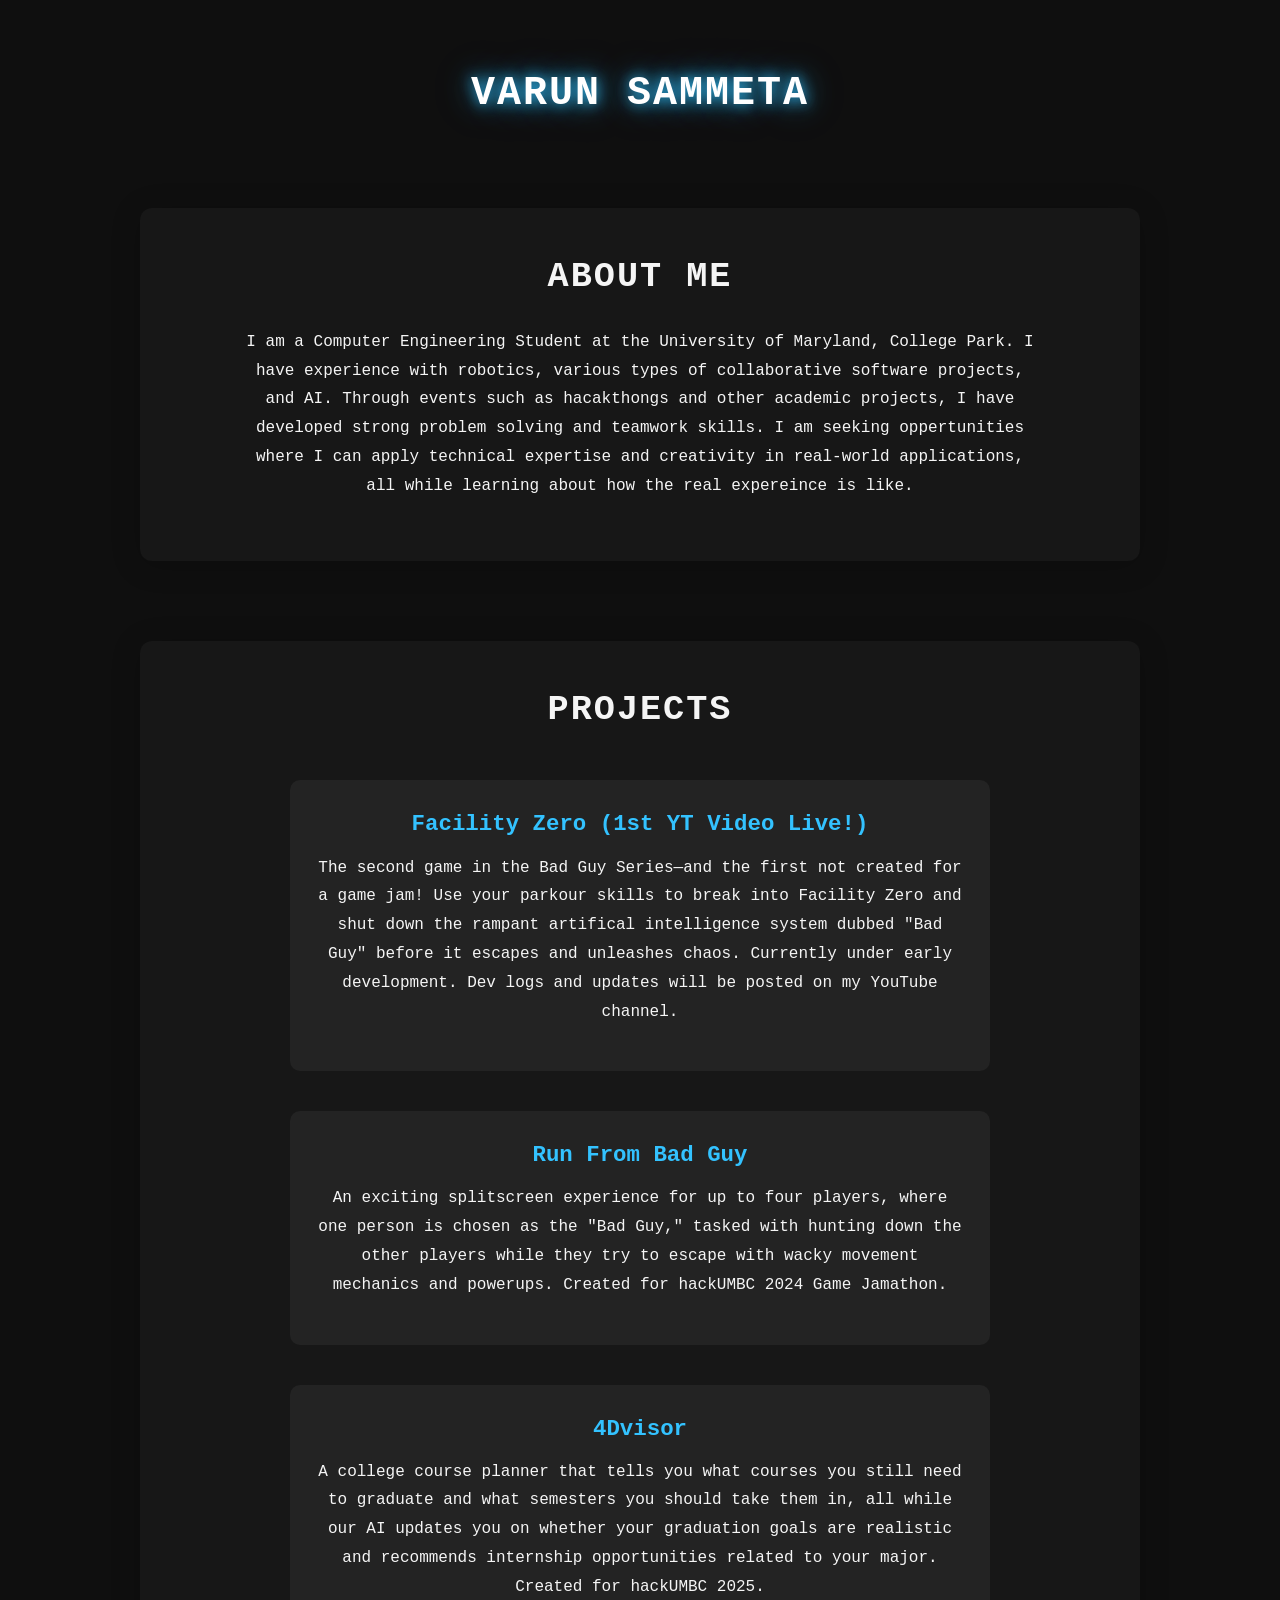
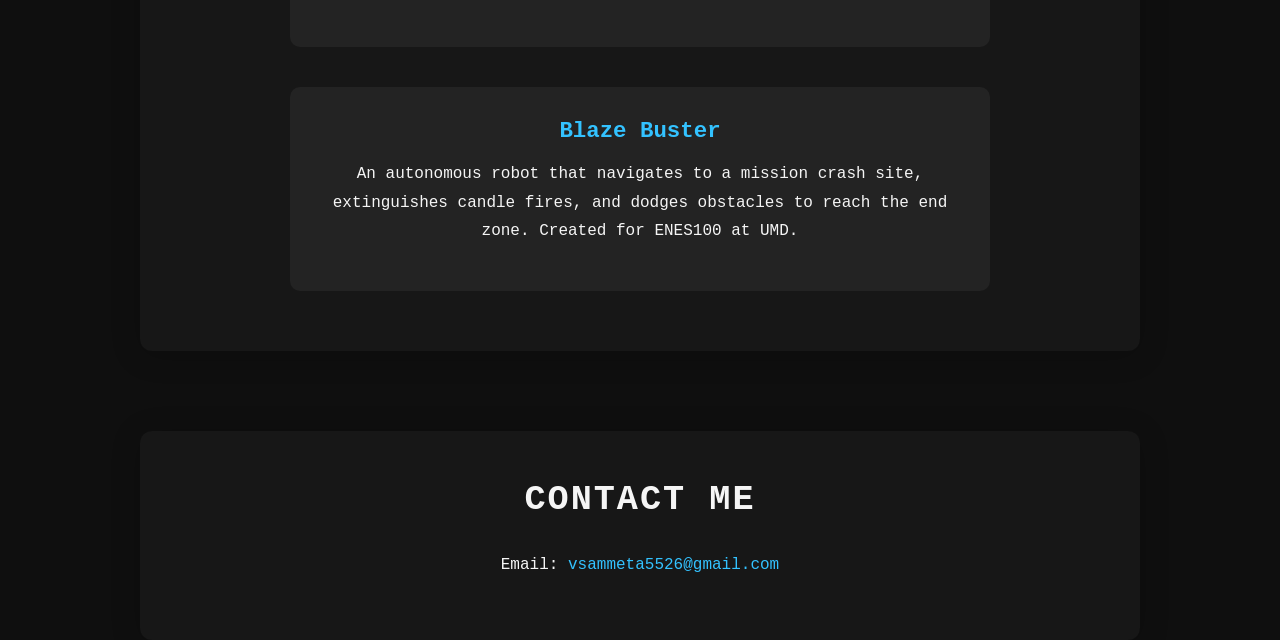
==== about.html @ c61dc977 "initial commit" ====
<!DOCTYPE html>
<html lang="en">

<head>
    <meta charset="UTF-8">
    <meta name="viewport" content="width=device-width, initial-scale=1.0">
    <link rel="stylesheet" href="./about.css">
    <title>Document</title>
</head>

<body>
    <header>
        <h1 class="name-header"> <a href="./index.html">Varun Sammeta</a></h1>
    </header>
    <div id="aboutme">
        <h1>About Me</h1>
        <p>I am a Computer Engineering Student at the University of Maryland, College Park. I have experience with
            robotics, various types of collaborative software projects, and AI. Through events such as hacakthongs and
            other academic projects, I have developed strong problem solving and teamwork skills. I am seeking
            oppertunities where I can apply technical expertise and creativity in real-world applications, all while
            learning about how the real expereince is like.</p>
    </div>
    <div id="projects">
        <h1>Projects</h1>
        <a href="https://www.youtube.com/@oolio1" target="_blank" class="project">
            <h2>Facility Zero (1st YT Video Live!)</h2>
            <p>The second game in the Bad Guy Series—and the first not created for a game jam! Use your parkour skills
                to break into Facility Zero and shut down the rampant artifical intelligence system dubbed "Bad Guy"
                before it escapes and unleashes chaos.
                Currently under early development. Dev logs and updates will be posted on my YouTube channel. </p>
        </a>
        <a href="https://devpost.com/software/run-from-bad-guy" target="_blank" class="project">
            <h2>Run From Bad Guy</h2>
            <p>An exciting splitscreen experience for up to four players, where one person is chosen as the "Bad Guy,"
                tasked with hunting down the other players while they try to escape with wacky movement mechanics and
                powerups. Created for hackUMBC 2024 Game Jamathon.</p>
        </a>

        <a href="https://devpost.com/software/4dvisor" target="_blank" class="project">
            <h2>4Dvisor</h2>
            <p>A college course planner that tells you what courses you still need to graduate and what semesters you
                should take them in, all while our AI updates you on whether your graduation goals are realistic and
                recommends internship opportunities related to your major. Created for hackUMBC 2025.</p>
        </a>

        <a href="#" target="_blank" class="project">
            <h2>Blaze Buster</h2>
            <p>An autonomous robot that navigates to a mission crash site, extinguishes candle fires, and dodges
                obstacles to reach the end zone. Created for ENES100 at UMD.</p>
        </a>


    </div>


    <div id="contact">
        <h1>Contact Me</h1>
        <p>Email: <a href="mailto:vsammeta5526@gmail.com">vsammeta5526@gmail.com</a> </p>
    </div>
    <script src="./about.js"></script>
</body>

</html>
---- about.css ----
/* Reset */
* {
  margin: 0;
  padding: 0;
  box-sizing: border-box;
}

html, body {
  height: 100%;
  font-family: 'JetBrains Mono', monospace;
  background-color: #0f0f0f;
  color: #f5f5f5;
  scroll-behavior: smooth;
}

/* Layout */
body {
  display: flex;
  flex-direction: column;
  align-items: center;
  padding: 60px 20px;
  line-height: 1.7;
}

h1 {
  font-size: 2.2rem;
  margin-bottom: 20px;
  text-transform: uppercase;
  letter-spacing: 2px;
  text-align: center;
}

h2 {
  font-size: 1.4rem;
  margin-bottom: 10px;
  color: #33c2ff;
}

p {
  font-size: 1rem;
  max-width: 800px;
  margin: 0 auto 20px auto;
  line-height: 1.8;
  text-align: center;
}

/* Sections */
#aboutme, #projects, #contact {
  width: 100%;
  max-width: 1000px;
  text-align: center;
  margin-bottom: 80px;
  padding: 40px 20px;
  border-radius: 12px;
  background: rgba(255, 255, 255, 0.03);
  box-shadow: 0 4px 30px rgba(0,0,0,0.2);
  transition: box-shadow 0.3s ease, background 0.3s ease, transform 0.3s ease;
}

#aboutme:has(:hover) {
  box-shadow: 0 0 14px rgba(168, 255, 0, 0.75), 0 0 30px rgba(168, 255, 0, 0.35), 0 4px 30px rgba(0, 0, 0, 0.2);
  transform: translateY(-2px);
}

#projects:has(:hover) {
  box-shadow: 0 0 14px rgba(255, 102, 153, 0.75), 0 0 30px rgba(255, 102, 153, 0.35), 0 4px 30px rgba(0, 0, 0, 0.2);
  transform: translateY(-2px);
}

#projects {
  display: flex;
  flex-direction: column;
  align-items: center;
}

#projects h1 {
  transition: color 0.25s ease, text-shadow 0.25s ease;
}

#projects h1:hover {
  color: #ff6699;
  text-shadow: 0 0 12px rgba(255, 102, 153, 0.95), 0 0 26px rgba(255, 102, 153, 0.5), 0 0 42px rgba(255, 102, 153, 0.25);
}

#projects:has(.project:hover) h1 {
  color: #ff6699;
  text-shadow: 0 0 12px rgba(255, 102, 153, 0.95), 0 0 26px rgba(255, 102, 153, 0.5), 0 0 42px rgba(255, 102, 153, 0.25);
}

.project {
  display: block;
  text-decoration: none;
  color: inherit;
  background: rgba(255, 255, 255, 0.05);
  margin: 20px 0;
  padding: 25px;
  border-radius: 10px;
  width: 90%;
  max-width: 700px;
  transition: transform 0.2s ease, background 0.3s ease, box-shadow 0.3s ease;
}

.project:hover {
  transform: translateY(-4px);
  background: rgba(255, 255, 255, 0.1);
  box-shadow: 0 8px 30px rgba(0, 0, 0, 0.3);
}

/* Project Titles */
.project h2 {
  font-size: 1.4rem;
  margin-bottom: 10px;
  color: #33c2ff;
  transition: color 0.3s ease;
  text-align: center;
}

/* Hover Accent */
.project:hover h2 {
  color: #ff6699;
  text-shadow: 0 0 12px rgba(255, 102, 153, 0.95), 0 0 24px rgba(255, 102, 153, 0.55), 0 0 40px rgba(255, 102, 153, 0.25);
}

.project p {
  text-align: center;
}


/* Links */
a {
  color: #33c2ff;
  text-decoration: none;
  transition: color 0.3s ease;
}

a:hover {
  color: #ff6699;
  text-shadow: 0 0 10px rgba(255, 102, 153, 0.9), 0 0 20px rgba(255, 102, 153, 0.45);
}

/* Responsive */
@media (max-width: 768px) {
  h1 {
    font-size: 1.8rem;
  }

  h2 {
    font-size: 1.2rem;
  }

  p {
    font-size: 0.95rem;
  }

  .project {
    width: 100%;
    padding: 20px;
  }
}

header {
  width: 100%;
  text-align: center;
  margin-bottom: 60px;
}

.name-header {
  font-family: 'JetBrains Mono', monospace;
  font-size: 2.5rem;
  font-weight: 600;
  letter-spacing: 2px;
  text-transform: uppercase;
  color: #ffffff;
  text-shadow: 0 2px 10px rgba(0, 0, 0, 0.4);
  transition: text-shadow 0.35s ease, transform 0.25s ease;
}

.name-header.is-glowing {
  text-shadow: 0 0 14px rgba(51, 194, 255, 0.95), 0 0 30px rgba(51, 194, 255, 0.55), 0 0 48px rgba(51, 194, 255, 0.25);
}

@keyframes fadeInDown {
  from {
    opacity: 0;
    transform: translateY(-20px);
  }
  to {
    opacity: 1;
    transform: translateY(0);
  }
}

.name-header {
  animation: fadeInDown 1s ease both;
}
/* Hover glow for About page text and name link (lime green) */
#aboutme p,
#aboutme h1 {
  transition: color 0.25s ease, text-shadow 0.25s ease;
}

/* When hovering the about section, both the heading and paragraph glow lime green */
#aboutme:hover p,
#aboutme:hover h1 {
  color: #a8ff00;
  text-shadow: 0 0 14px rgba(168, 255, 0, 1), 0 0 28px rgba(168, 255, 0, 0.7), 0 0 46px rgba(168, 255, 0, 0.35);
}

.name-header a {
  color: inherit;
  text-decoration: none;
  transition: text-shadow 0.25s ease, transform 0.25s ease;
}

/* Keep the name's text color on hover but add a lime-green glow */
.name-header a:hover {
  color: inherit;
  text-shadow: 0 0 20px rgba(51, 194, 255, 1), 0 0 36px rgba(51, 194, 255, 0.75), 0 0 56px rgba(51, 194, 255, 0.35);
  transform: translateY(-2px);
}
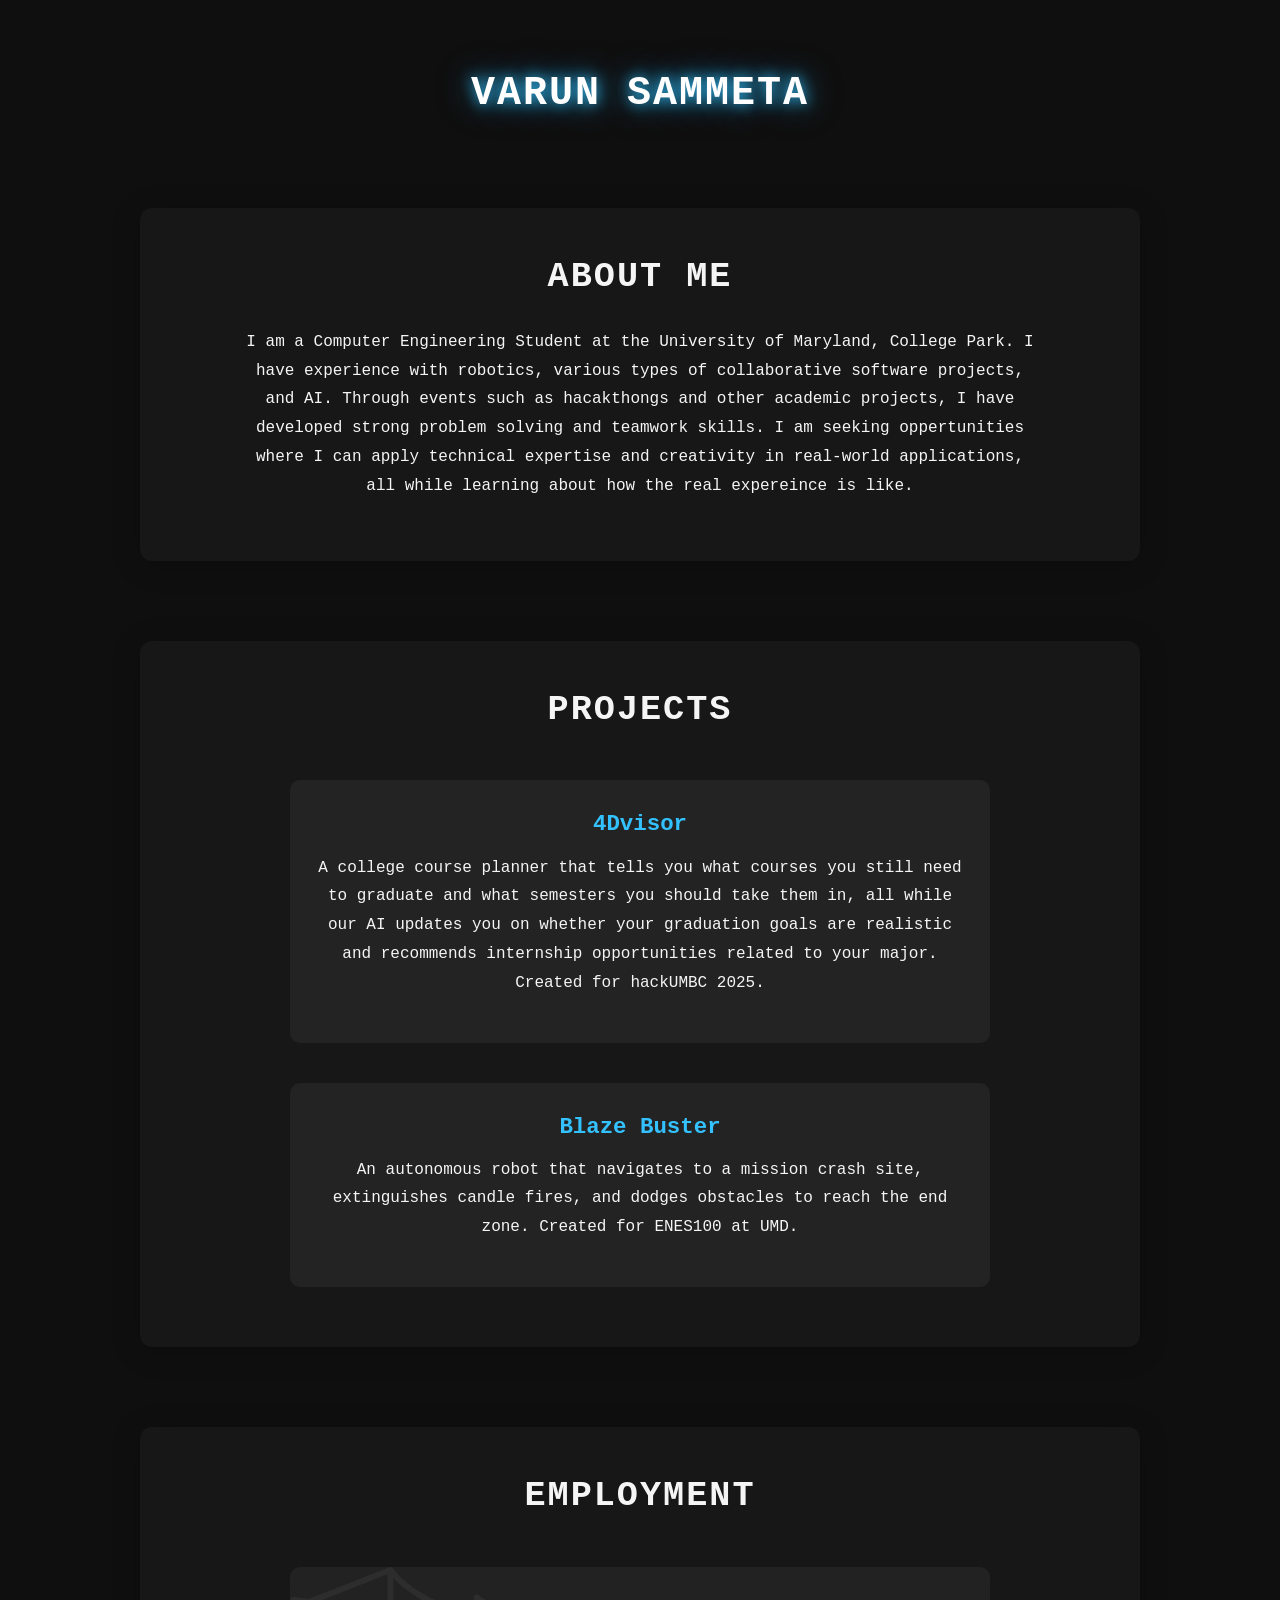
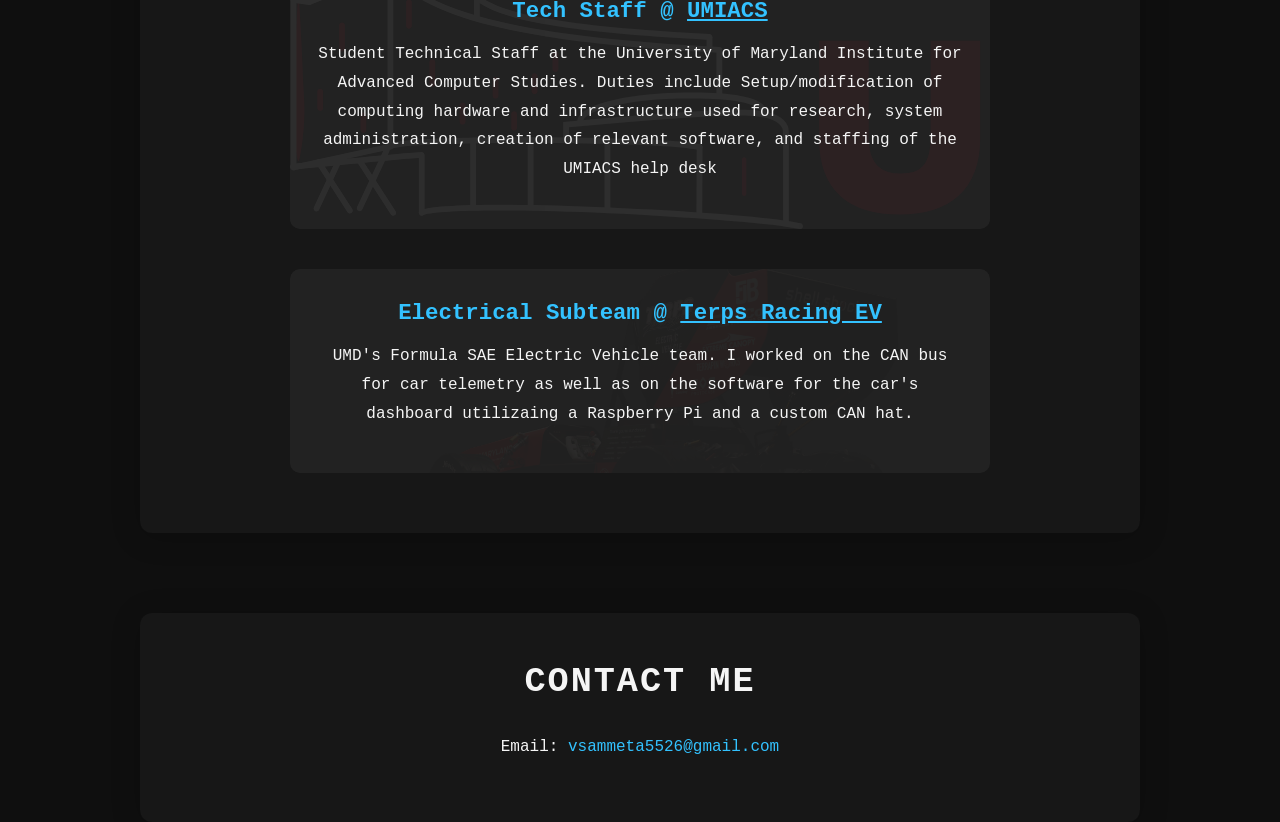
==== commit 310f0b03: "visual updates, added employment section" ====
--- a/about.html
+++ b/about.html
@@ -22,20 +22,6 @@
     </div>
     <div id="projects">
         <h1>Projects</h1>
-        <a href="https://www.youtube.com/@oolio1" target="_blank" class="project">
-            <h2>Facility Zero (1st YT Video Live!)</h2>
-            <p>The second game in the Bad Guy Series—and the first not created for a game jam! Use your parkour skills
-                to break into Facility Zero and shut down the rampant artifical intelligence system dubbed "Bad Guy"
-                before it escapes and unleashes chaos.
-                Currently under early development. Dev logs and updates will be posted on my YouTube channel. </p>
-        </a>
-        <a href="https://devpost.com/software/run-from-bad-guy" target="_blank" class="project">
-            <h2>Run From Bad Guy</h2>
-            <p>An exciting splitscreen experience for up to four players, where one person is chosen as the "Bad Guy,"
-                tasked with hunting down the other players while they try to escape with wacky movement mechanics and
-                powerups. Created for hackUMBC 2024 Game Jamathon.</p>
-        </a>
-
         <a href="https://devpost.com/software/4dvisor" target="_blank" class="project">
             <h2>4Dvisor</h2>
             <p>A college course planner that tells you what courses you still need to graduate and what semesters you
@@ -52,6 +38,28 @@
 
     </div>
 
+    <div id="employment">
+        <h1>Employment</h1>
+        <a href="https://umiacs.umd.edu/" target="_blank" class="employment-project">
+              <img class="employment-bg" src="logo.svg" alt="" style="width: auto; align-self: start;" />
+            <h2>Tech Staff @ <u>UMIACS</u></h2>
+            <p>Student Technical Staff at the University of Maryland Institute for Advanced Computer Studies.
+                Duties include Setup/modification of computing hardware and infrastructure used for research,
+                system administration, creation of relevant software, and staffing of the UMIACS help desk
+            </p>
+        </a>
+        <a href="https://racing.umd.edu/formula-ev/" target="_blank" class="employment-project">
+                <img class="employment-bg" src="shirt2-aero-scaled.png" alt="" />
+            <h2>Electrical Subteam @ <u>Terps Racing EV</u></h2>
+            <p>UMD's Formula SAE Electric Vehicle team. I worked on the CAN bus for car telemetry
+                as well as on the software for the car's dashboard utilizaing a Raspberry Pi and
+                a custom CAN hat.
+            </p>
+        </a>
+
+
+    </div>
+
 
     <div id="contact">
         <h1>Contact Me</h1>
--- a/about.css
+++ b/about.css
@@ -45,7 +45,7 @@
 }
 
 /* Sections */
-#aboutme, #projects, #contact {
+#aboutme, #projects, #employment, #contact {
   width: 100%;
   max-width: 1000px;
   text-align: center;
@@ -67,7 +67,13 @@
   transform: translateY(-2px);
 }
 
-#projects {
+#employment:has(:hover) {
+  box-shadow: 0 0 14px rgba(255, 0, 255, 0.75), 0 0 30px rgba(255, 0, 255, 0.35), 0 4px 30px rgba(0, 0, 0, 0.2);
+  transform: translateY(-2px);
+}
+
+#projects,
+#employment {
   display: flex;
   flex-direction: column;
   align-items: center;
@@ -87,7 +93,22 @@
   text-shadow: 0 0 12px rgba(255, 102, 153, 0.95), 0 0 26px rgba(255, 102, 153, 0.5), 0 0 42px rgba(255, 102, 153, 0.25);
 }
 
-.project {
+#employment h1 {
+  transition: color 0.25s ease, text-shadow 0.25s ease;
+}
+
+#employment h1:hover {
+  color: #ff00ff;
+  text-shadow: 0 0 12px rgba(255, 0, 255, 0.95), 0 0 26px rgba(255, 0, 255, 0.5), 0 0 42px rgba(255, 0, 255, 0.25);
+}
+
+#employment:has(.employment-project:hover) h1 {
+  color: #ff00ff;
+  text-shadow: 0 0 12px rgba(255, 0, 255, 0.95), 0 0 26px rgba(255, 0, 255, 0.5), 0 0 42px rgba(255, 0, 255, 0.25);
+}
+
+.project,
+.employment-project {
   display: block;
   text-decoration: none;
   color: inherit;
@@ -100,14 +121,45 @@
   transition: transform 0.2s ease, background 0.3s ease, box-shadow 0.3s ease;
 }
 
-.project:hover {
+.project:hover,
+.employment-project:hover {
   transform: translateY(-4px);
   background: rgba(255, 255, 255, 0.1);
   box-shadow: 0 8px 30px rgba(0, 0, 0, 0.3);
 }
 
+/* Employment background placeholder: set `data-image` attribute on the element to provide a URL later */
+.employment-project {
+  position: relative;
+  overflow: hidden;
+}
+
+.employment-project .employment-bg {
+  position: absolute;
+  inset: 0;
+  width: 100%;
+  height: 100%;
+  object-fit: cover;
+  object-position: center;
+  opacity: 0.05;
+  transition: opacity 260ms ease;
+  pointer-events: none;
+  z-index: 0;
+}
+
+.employment-project:hover .employment-bg {
+  opacity: 0.2;
+}
+
+.employment-project h2,
+.employment-project p {
+  position: relative;
+  z-index: 1;
+}
+
 /* Project Titles */
-.project h2 {
+.project h2,
+.employment-project h2 {
   font-size: 1.4rem;
   margin-bottom: 10px;
   color: #33c2ff;
@@ -121,9 +173,16 @@
   text-shadow: 0 0 12px rgba(255, 102, 153, 0.95), 0 0 24px rgba(255, 102, 153, 0.55), 0 0 40px rgba(255, 102, 153, 0.25);
 }
 
+#employment .employment-project:hover h2 {
+  color: #ff00ff;
+  text-shadow: 0 0 12px rgba(255, 0, 255, 0.95), 0 0 24px rgba(255, 0, 255, 0.55), 0 0 40px rgba(255, 0, 255, 0.25);
+}
+
 .project p {
   text-align: center;
 }
+
+/* (removed black base shadow under employment descriptions) */
 
 
 /* Links */
@@ -136,6 +195,11 @@
 a:hover {
   color: #ff6699;
   text-shadow: 0 0 10px rgba(255, 102, 153, 0.9), 0 0 20px rgba(255, 102, 153, 0.45);
+}
+
+#employment a:hover {
+  color: #ff00ff;
+  text-shadow: 0 0 12px rgba(255, 0, 255, 0.95), 0 0 24px rgba(255, 0, 255, 0.5), 0 0 40px rgba(255, 0, 255, 0.25);
 }
 
 /* Responsive */
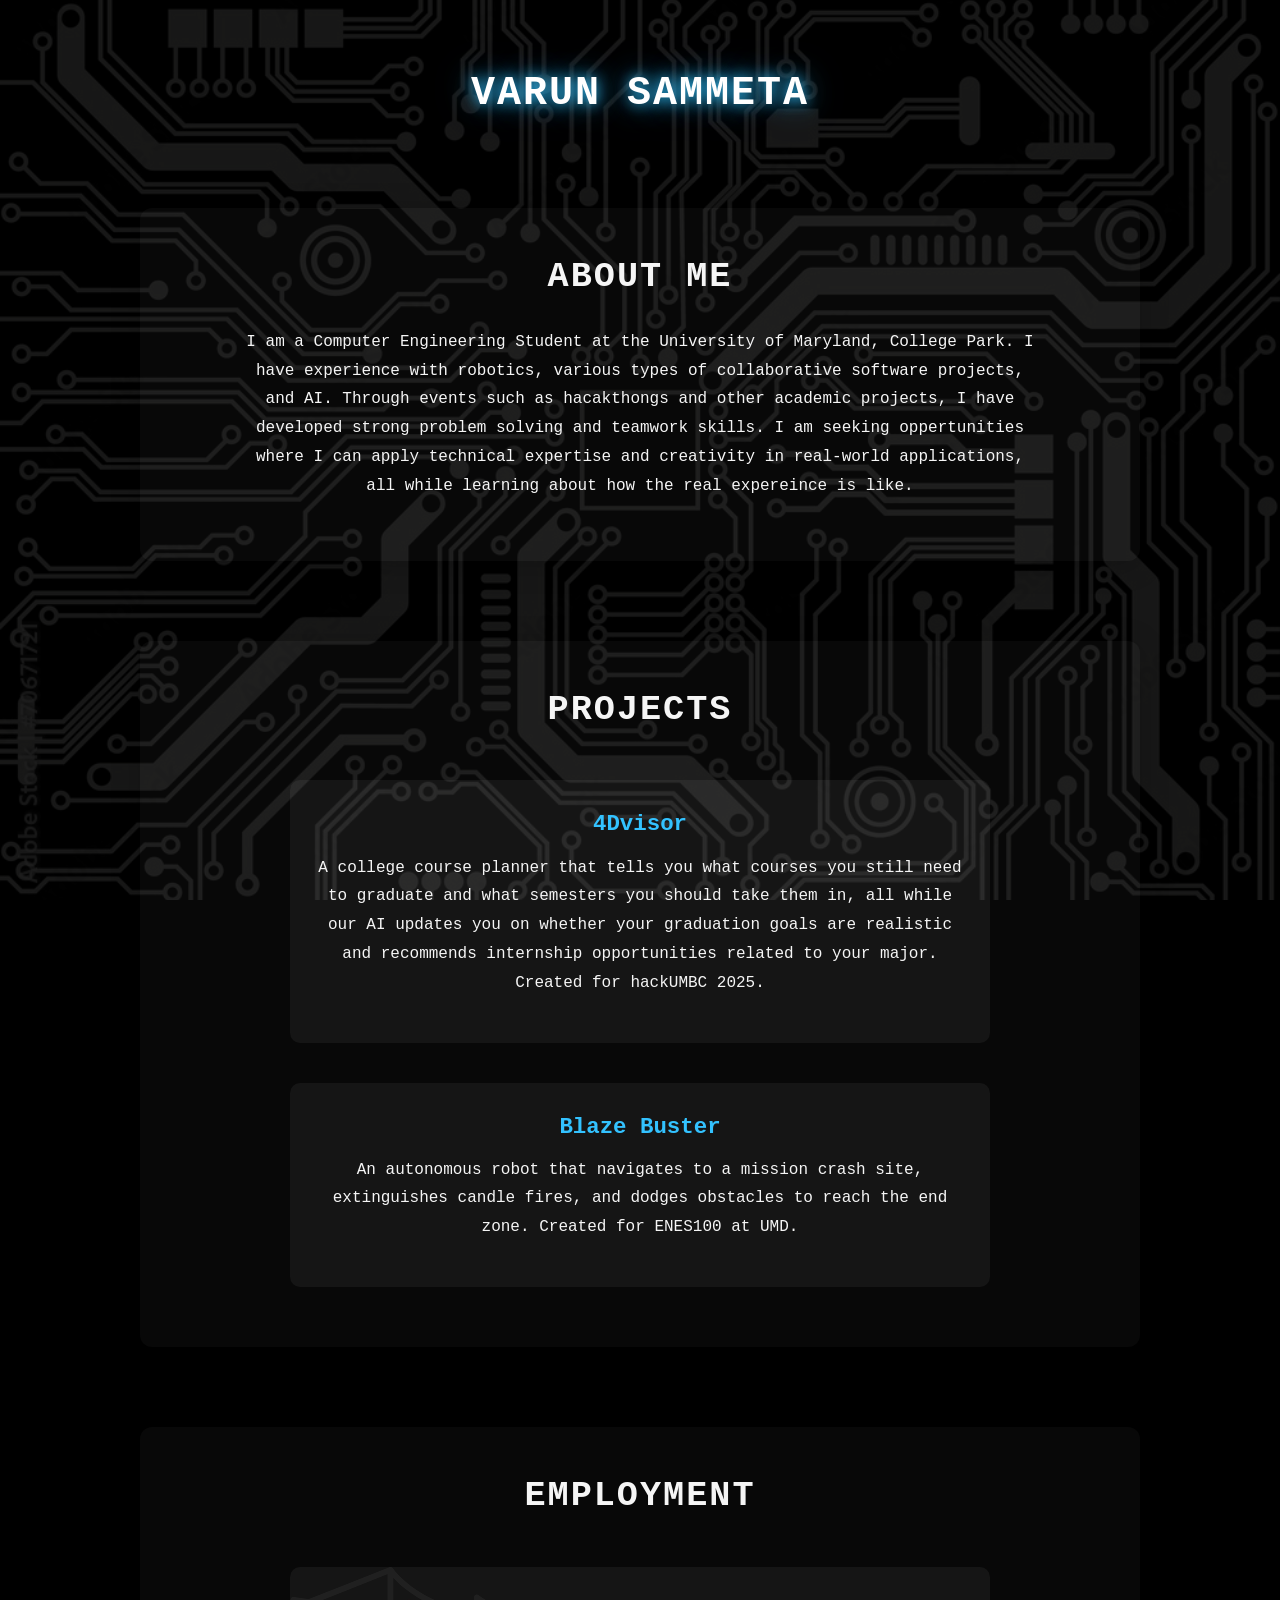
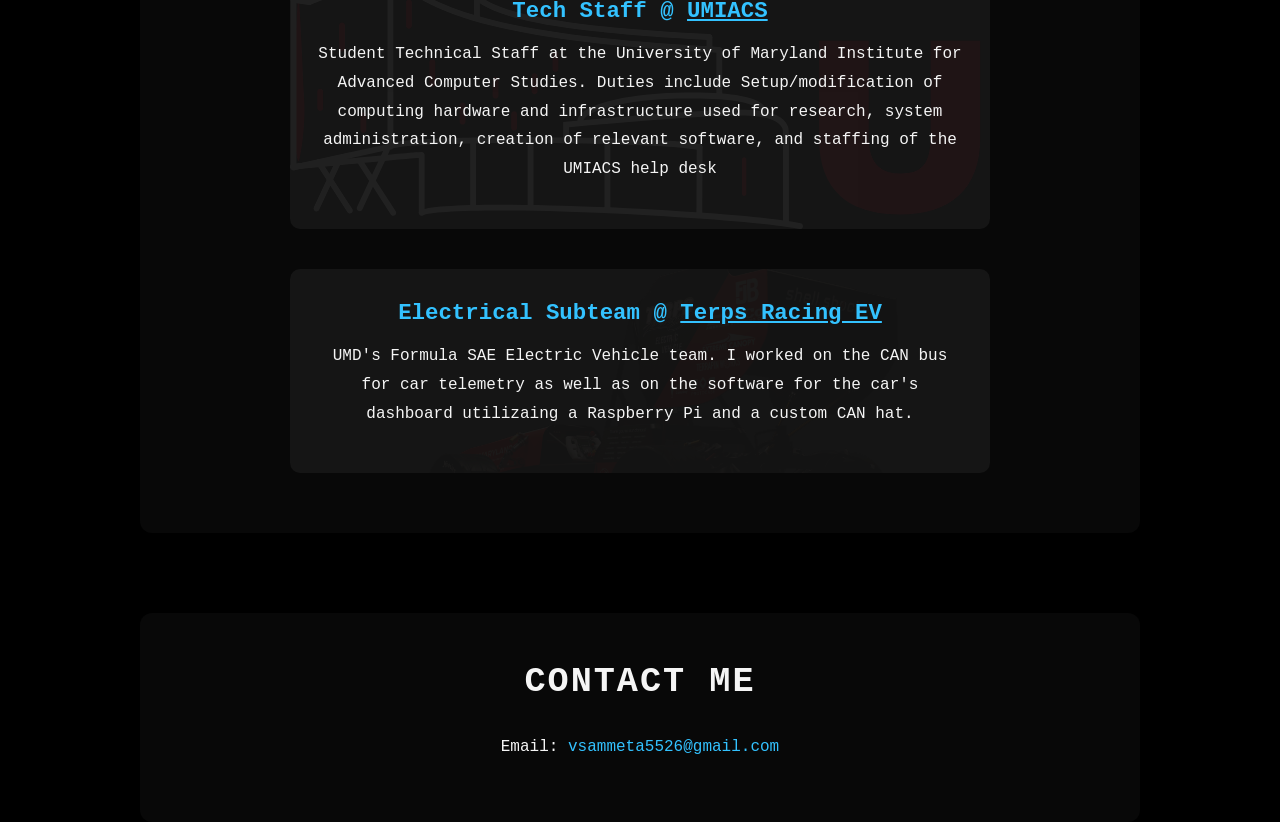
==== commit 6d462cdf: "more visual updates" ====
--- a/about.html
+++ b/about.html
@@ -5,10 +5,11 @@
     <meta charset="UTF-8">
     <meta name="viewport" content="width=device-width, initial-scale=1.0">
     <link rel="stylesheet" href="./about.css">
-    <title>Document</title>
+    <title>About Me</title>
 </head>
 
 <body>
+    <img class="page-bg" src="circuit.jpg" alt="background" />
     <header>
         <h1 class="name-header"> <a href="./index.html">Varun Sammeta</a></h1>
     </header>
--- a/about.css
+++ b/about.css
@@ -8,9 +8,33 @@
 html, body {
   height: 100%;
   font-family: 'JetBrains Mono', monospace;
-  background-color: #0f0f0f;
+  background-color: #000000;
   color: #f5f5f5;
   scroll-behavior: smooth;
+}
+
+/* Page background image overlay (circuit.jpg) at 10% opacity */
+body {
+  position: relative;
+}
+
+.page-bg {
+  position: fixed;
+  inset: 0;
+  width: 100%;
+  height: 100%;
+  object-fit: cover;
+  object-position: center;
+  opacity: 0.12;
+  filter: invert(1);
+  pointer-events: none;
+  z-index: 0;
+}
+
+/* Ensure page content sits above the background image */
+body > *:not(.page-bg) {
+  position: relative;
+  z-index: 1;
 }
 
 /* Layout */
@@ -63,7 +87,7 @@
 }
 
 #projects:has(:hover) {
-  box-shadow: 0 0 14px rgba(255, 102, 153, 0.75), 0 0 30px rgba(255, 102, 153, 0.35), 0 4px 30px rgba(0, 0, 0, 0.2);
+  box-shadow: 0 0 14px rgba(0, 136, 255, 0.75), 0 0 30px rgba(0, 136, 255, 0.35), 0 4px 30px rgba(0, 0, 0, 0.2);
   transform: translateY(-2px);
 }
 
@@ -84,13 +108,13 @@
 }
 
 #projects h1:hover {
-  color: #ff6699;
-  text-shadow: 0 0 12px rgba(255, 102, 153, 0.95), 0 0 26px rgba(255, 102, 153, 0.5), 0 0 42px rgba(255, 102, 153, 0.25);
+  color: rgb(0, 136, 255);
+  text-shadow: 0 0 12px rgba(0, 136, 255, 0.95), 0 0 26px rgba(0, 136, 255, 0.5), 0 0 42px rgba(0, 136, 255, 0.25);
 }
 
 #projects:has(.project:hover) h1 {
-  color: #ff6699;
-  text-shadow: 0 0 12px rgba(255, 102, 153, 0.95), 0 0 26px rgba(255, 102, 153, 0.5), 0 0 42px rgba(255, 102, 153, 0.25);
+  color: #66b8ff;
+  text-shadow: 0 0 12px rgba(0, 136, 255, 0.95), 0 0 26px rgba(0, 136, 255, 0.5), 0 0 42px rgba(0, 136, 255, 0.25);
 }
 
 #employment h1 {
@@ -169,8 +193,8 @@
 
 /* Hover Accent */
 .project:hover h2 {
-  color: #ff6699;
-  text-shadow: 0 0 12px rgba(255, 102, 153, 0.95), 0 0 24px rgba(255, 102, 153, 0.55), 0 0 40px rgba(255, 102, 153, 0.25);
+  color: #0088ff;
+  text-shadow: 0 0 12px rgba(0, 136, 255, 0.95), 0 0 24px rgba(0, 136, 255, 0.55), 0 0 40px rgba(0, 136, 255, 0.25);
 }
 
 #employment .employment-project:hover h2 {
@@ -193,13 +217,19 @@
 }
 
 a:hover {
-  color: #ff6699;
-  text-shadow: 0 0 10px rgba(255, 102, 153, 0.9), 0 0 20px rgba(255, 102, 153, 0.45);
+  color: #0088ff;
+  text-shadow: 0 0 10px rgba(0, 136, 255, 0.9), 0 0 20px rgba(0, 136, 255, 0.45);
 }
 
 #employment a:hover {
   color: #ff00ff;
   text-shadow: 0 0 12px rgba(255, 0, 255, 0.95), 0 0 24px rgba(255, 0, 255, 0.5), 0 0 40px rgba(255, 0, 255, 0.25);
+}
+
+/* Contact links hover yellow */
+#contact a:hover {
+  color: #ffd700;
+  text-shadow: 0 0 10px rgba(255, 215, 0, 0.95), 0 0 20px rgba(255, 215, 0, 0.4);
 }
 
 /* Responsive */
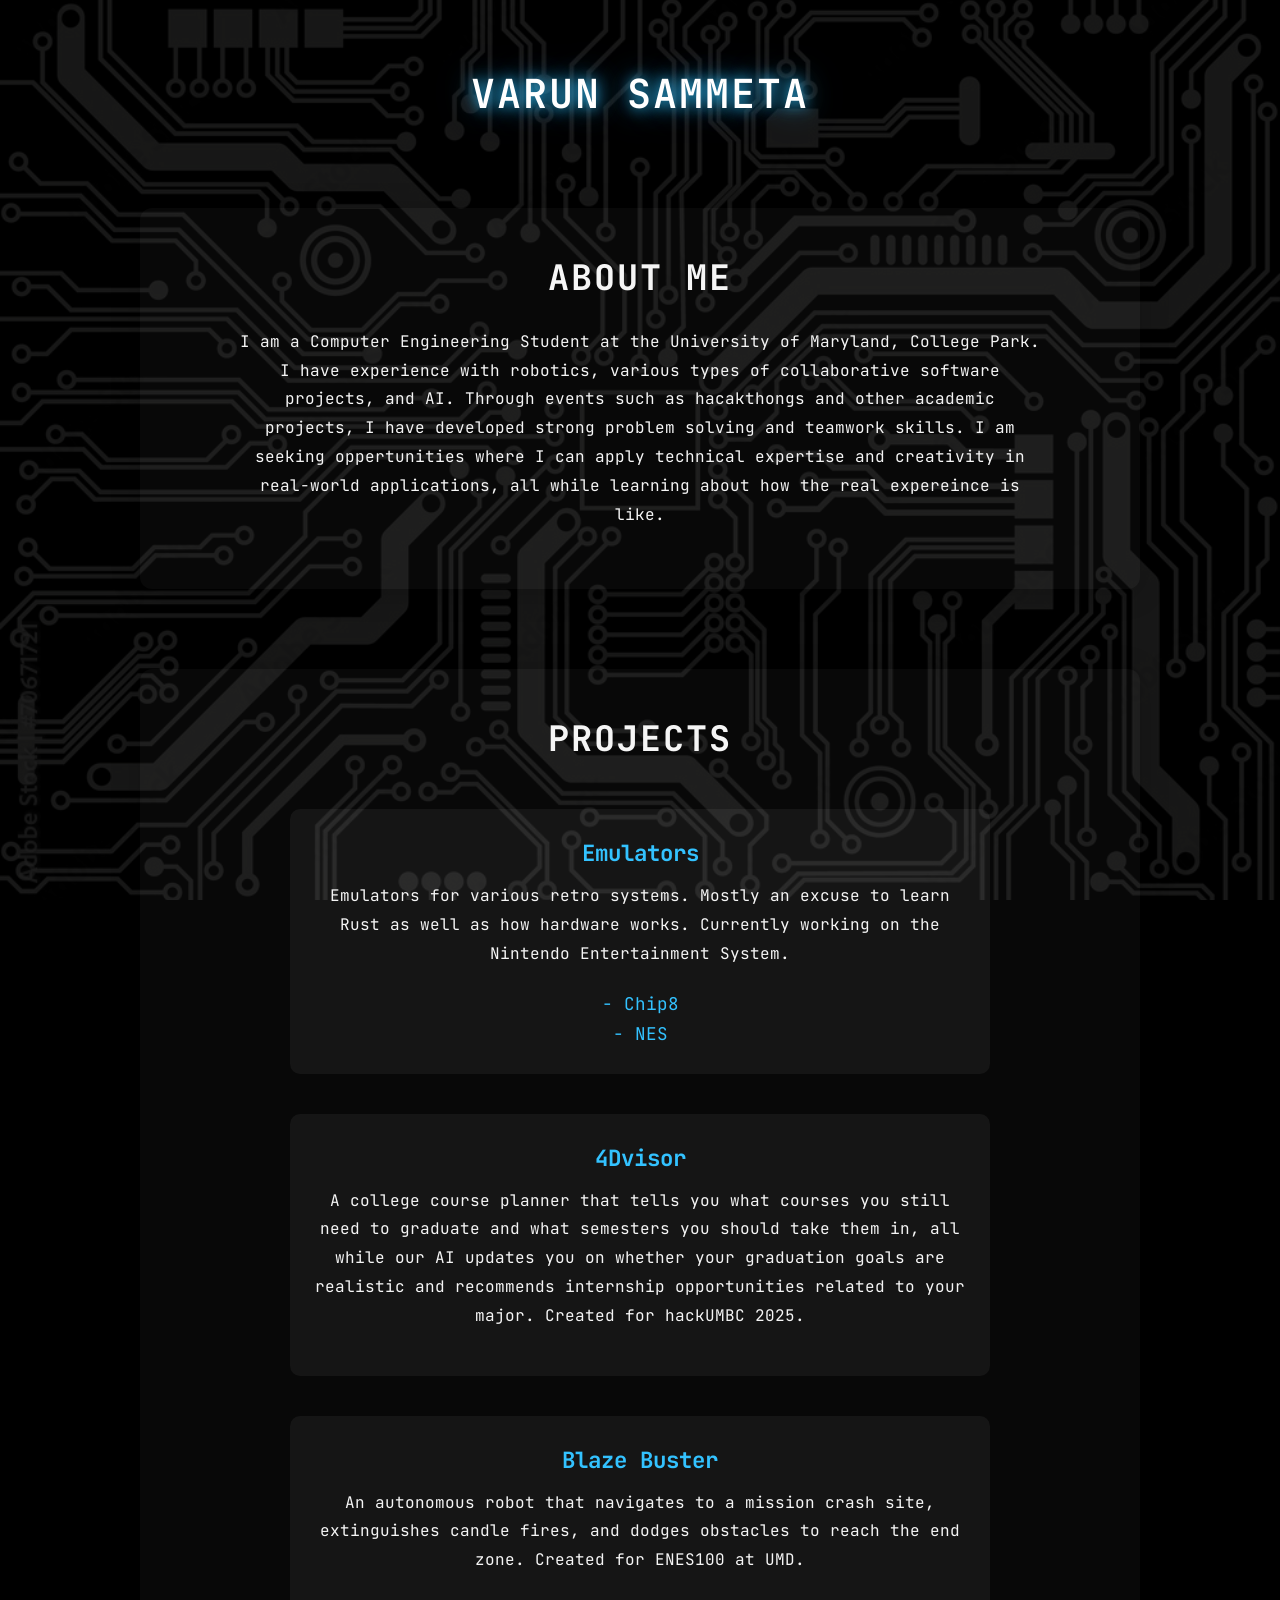
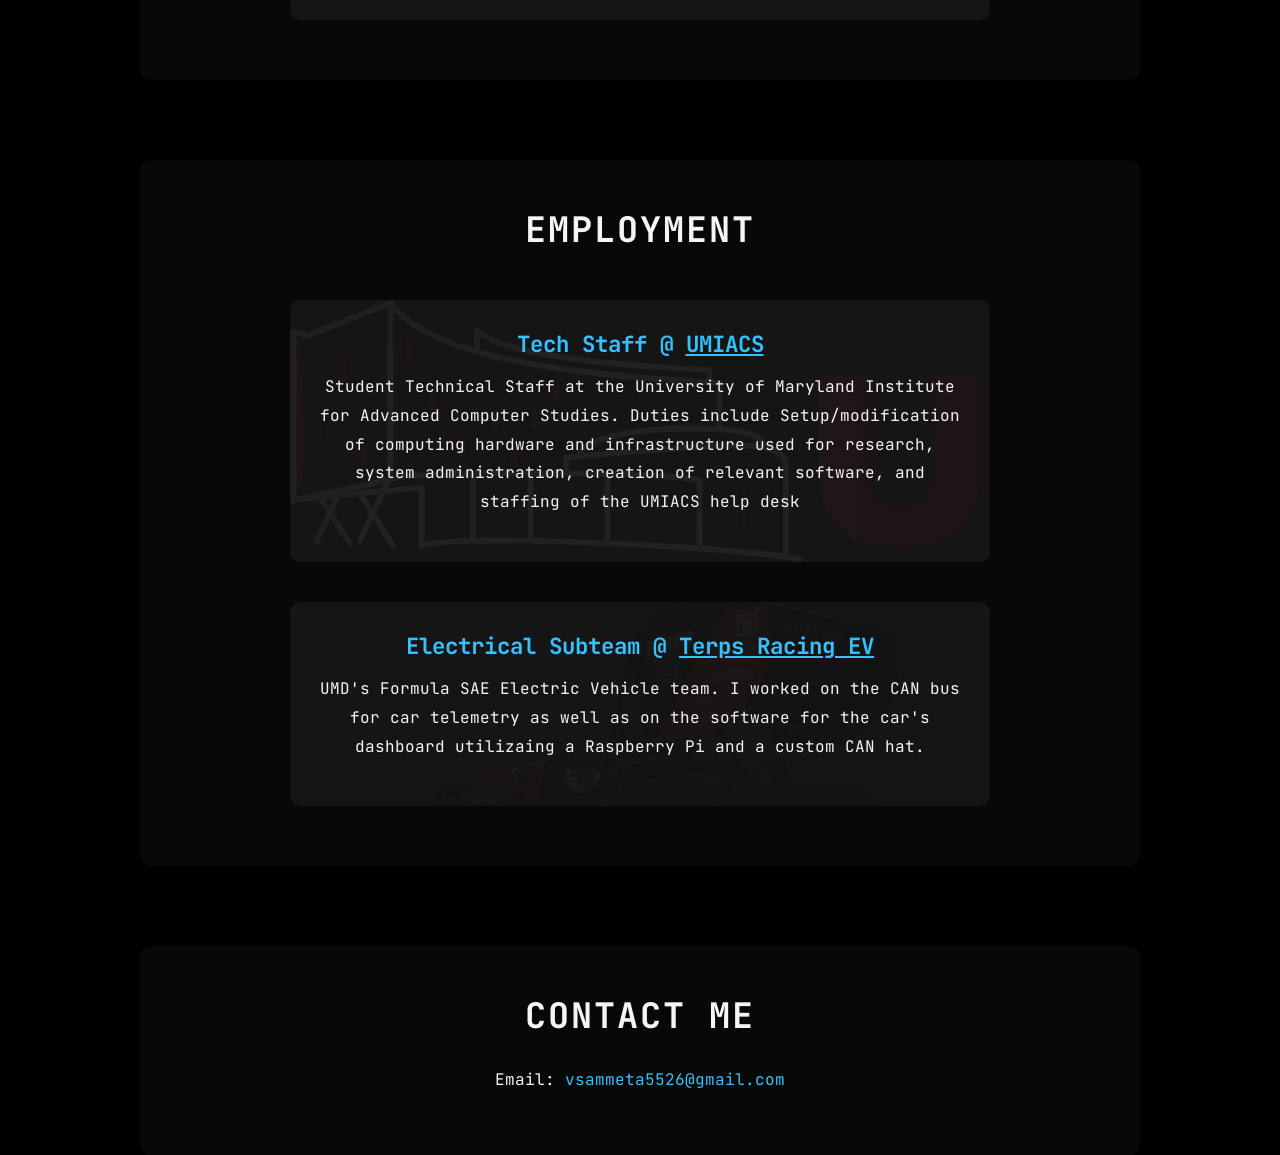
==== commit 957101b4: "added emulators section" ====
--- a/about.html
+++ b/about.html
@@ -5,11 +5,12 @@
     <meta charset="UTF-8">
     <meta name="viewport" content="width=device-width, initial-scale=1.0">
     <link rel="stylesheet" href="./about.css">
+    <link href="https://fonts.googleapis.com/css2?family=JetBrains+Mono:wght@400;500;600;700&display=swap" rel="stylesheet">
     <title>About Me</title>
 </head>
 
 <body>
-    <img class="page-bg" src="circuit.jpg" alt="background" />
+    <img class="page-bg" src="./assets/circuit.jpg" alt="background" />
     <header>
         <h1 class="name-header"> <a href="./index.html">Varun Sammeta</a></h1>
     </header>
@@ -23,6 +24,13 @@
     </div>
     <div id="projects">
         <h1>Projects</h1>
+        <div class="project">
+            <h2>Emulators</h2>
+            <p>Emulators for various retro systems. Mostly an excuse to learn Rust as well as how hardware works. Currently working on the Nintendo Entertainment System.</p>
+            <a class="innerlink" href="">- Chip8</a> <br>
+            <a class="innerlink">- NES</a>
+        </div>
+
         <a href="https://devpost.com/software/4dvisor" target="_blank" class="project">
             <h2>4Dvisor</h2>
             <p>A college course planner that tells you what courses you still need to graduate and what semesters you
@@ -42,7 +50,7 @@
     <div id="employment">
         <h1>Employment</h1>
         <a href="https://umiacs.umd.edu/" target="_blank" class="employment-project">
-              <img class="employment-bg" src="logo.svg" alt="" style="width: auto; align-self: start;" />
+              <img class="employment-bg" src="./assets/logo.svg" alt="" style="width: auto; align-self: start;" />
             <h2>Tech Staff @ <u>UMIACS</u></h2>
             <p>Student Technical Staff at the University of Maryland Institute for Advanced Computer Studies.
                 Duties include Setup/modification of computing hardware and infrastructure used for research,
@@ -50,7 +58,7 @@
             </p>
         </a>
         <a href="https://racing.umd.edu/formula-ev/" target="_blank" class="employment-project">
-                <img class="employment-bg" src="shirt2-aero-scaled.png" alt="" />
+                <img class="employment-bg" src="./assets/shirt2-aero-scaled.png" alt="" />
             <h2>Electrical Subteam @ <u>Terps Racing EV</u></h2>
             <p>UMD's Formula SAE Electric Vehicle team. I worked on the CAN bus for car telemetry
                 as well as on the software for the car's dashboard utilizaing a Raspberry Pi and
--- a/about.css
+++ b/about.css
@@ -3,6 +3,14 @@
   margin: 0;
   padding: 0;
   box-sizing: border-box;
+}
+
+.innerlink:hover {
+  text-decoration: underline;
+}
+
+.innerlink {
+  font-size: 1.1rem;
 }
 
 html, body {
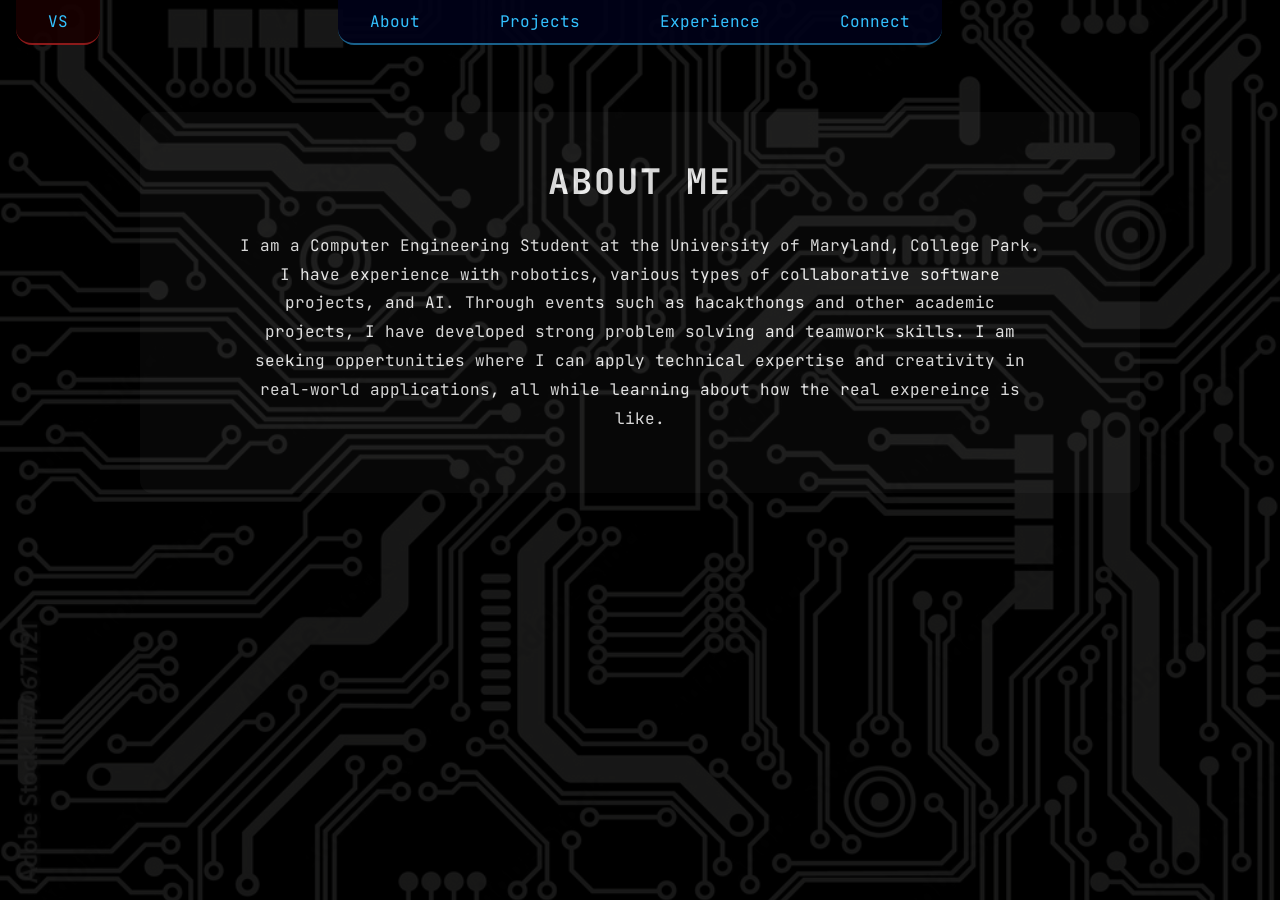
==== commit 9b89e698: "major visual overhaul" ====
--- a/about.html
+++ b/about.html
@@ -1,80 +1,34 @@
 <!DOCTYPE html>
 <html lang="en">
-
 <head>
-    <meta charset="UTF-8">
-    <meta name="viewport" content="width=device-width, initial-scale=1.0">
-    <link rel="stylesheet" href="./about.css">
-    <link href="https://fonts.googleapis.com/css2?family=JetBrains+Mono:wght@400;500;600;700&display=swap" rel="stylesheet">
-    <title>About Me</title>
+  <meta charset="UTF-8">
+  <meta name="viewport" content="width=device-width, initial-scale=1.0">
+  <title>About - Varun Sammeta</title>
+  <link rel="stylesheet" href="./styles.css">
+  <link rel="stylesheet" href="./about.css">
+  <link rel="preconnect" href="https://fonts.googleapis.com">
+  <link rel="preconnect" href="https://fonts.gstatic.com" crossorigin>
+  <link rel="stylesheet" href="https://cdn.jsdelivr.net/npm/bootstrap-icons@1.11.3/font/bootstrap-icons.min.css">
+  <link href="https://fonts.googleapis.com/css2?family=Montserrat:wght@400;600&display=swap" rel="stylesheet">
+  <link href="https://fonts.googleapis.com/css2?family=JetBrains+Mono:wght@400;500;600;700&display=swap" rel="stylesheet">
 </head>
-
 <body>
-    <img class="page-bg" src="./assets/circuit.jpg" alt="background" />
-    <header>
-        <h1 class="name-header"> <a href="./index.html">Varun Sammeta</a></h1>
-    </header>
-    <div id="aboutme">
-        <h1>About Me</h1>
-        <p>I am a Computer Engineering Student at the University of Maryland, College Park. I have experience with
-            robotics, various types of collaborative software projects, and AI. Through events such as hacakthongs and
-            other academic projects, I have developed strong problem solving and teamwork skills. I am seeking
-            oppertunities where I can apply technical expertise and creativity in real-world applications, all while
-            learning about how the real expereince is like.</p>
+  <img class="page-bg" src="./assets/circuit.jpg" alt="background" />
+  <header class="header">
+                        <a class="header-option header-about" href="about.html"><span class="header-default">About</span><span class="header-hover" aria-hidden="true"><span class="header-bracket"></span><i class="bi bi-info-square"></i><span class="header-bracket"></span></span></a>
+                        <a class="header-option header-projects" href="projects.html"><span class="header-default">Projects</span><span class="header-hover" aria-hidden="true"><span class="header-bracket"></span><i class="bi bi-code-slash"></i><span class="header-bracket"></span></span></a>
+                        <a class="header-option header-employment" href="experience.html"><span class="header-default">Experience</span><span class="header-hover" aria-hidden="true"><span class="header-bracket"></span><i class="bi bi-columns-gap"></i><span class="header-bracket"></span></span></a>
+                        <a class="header-option header-contact" href="contact.html"><span class="header-default">Connect</span><span class="header-hover" aria-hidden="true"><span class="header-bracket"></span><i class="bi bi-usb-symbol"></i><span class="header-bracket"></span></span></a>
+  </header> 
+  <header class="header header-vs">
+                        <a class="header-option header-vs-button" href="index.html"><span class="header-default">VS</span><span class="header-hover" aria-hidden="true"><span class="header-bracket"></span><i class="bi bi-house header-icon"></i><span class="header-bracket"></span></span></a>
+  </header>
+  <main class="page-content">
+    <div id="aboutme" class="block">
+      <h1>About Me</h1>
+      <p>I am a Computer Engineering Student at the University of Maryland, College Park. I have experience with robotics, various types of collaborative software projects, and AI. Through events such as hacakthongs and other academic projects, I have developed strong problem solving and teamwork skills. I am seeking oppertunities where I can apply technical expertise and creativity in real-world applications, all while learning about how the real expereince is like.</p>
     </div>
-    <div id="projects">
-        <h1>Projects</h1>
-        <div class="project">
-            <h2>Emulators</h2>
-            <p>Emulators for various retro systems. Mostly an excuse to learn Rust as well as how hardware works. Currently working on the Nintendo Entertainment System.</p>
-            <a class="innerlink" href="">- Chip8</a> <br>
-            <a class="innerlink">- NES</a>
-        </div>
-
-        <a href="https://devpost.com/software/4dvisor" target="_blank" class="project">
-            <h2>4Dvisor</h2>
-            <p>A college course planner that tells you what courses you still need to graduate and what semesters you
-                should take them in, all while our AI updates you on whether your graduation goals are realistic and
-                recommends internship opportunities related to your major. Created for hackUMBC 2025.</p>
-        </a>
-
-        <a href="#" target="_blank" class="project">
-            <h2>Blaze Buster</h2>
-            <p>An autonomous robot that navigates to a mission crash site, extinguishes candle fires, and dodges
-                obstacles to reach the end zone. Created for ENES100 at UMD.</p>
-        </a>
-
-
-    </div>
-
-    <div id="employment">
-        <h1>Employment</h1>
-        <a href="https://umiacs.umd.edu/" target="_blank" class="employment-project">
-              <img class="employment-bg" src="./assets/logo.svg" alt="" style="width: auto; align-self: start;" />
-            <h2>Tech Staff @ <u>UMIACS</u></h2>
-            <p>Student Technical Staff at the University of Maryland Institute for Advanced Computer Studies.
-                Duties include Setup/modification of computing hardware and infrastructure used for research,
-                system administration, creation of relevant software, and staffing of the UMIACS help desk
-            </p>
-        </a>
-        <a href="https://racing.umd.edu/formula-ev/" target="_blank" class="employment-project">
-                <img class="employment-bg" src="./assets/shirt2-aero-scaled.png" alt="" />
-            <h2>Electrical Subteam @ <u>Terps Racing EV</u></h2>
-            <p>UMD's Formula SAE Electric Vehicle team. I worked on the CAN bus for car telemetry
-                as well as on the software for the car's dashboard utilizaing a Raspberry Pi and
-                a custom CAN hat.
-            </p>
-        </a>
-
-
-    </div>
-
-
-    <div id="contact">
-        <h1>Contact Me</h1>
-        <p>Email: <a href="mailto:vsammeta5526@gmail.com">vsammeta5526@gmail.com</a> </p>
-    </div>
-    <script src="./about.js"></script>
+  </main>
+  <script src="./index.js"></script>
 </body>
-
 </html>
--- a/styles.css
+++ b/styles.css
@@ -0,0 +1,397 @@
+* {
+    margin: 0;
+    padding: 0;
+    box-sizing: border-box;
+}
+
+#backbutton {
+    background-color: transparent;
+    border-width: 2px;
+    border-color: #33c2ff;
+    border-radius: 10px;
+    color: #33c2ff;
+    font-family: 'JetBrains Mono', monospace;
+    position: relative;
+    display: inline-flex;
+    align-items: center;
+    justify-content: center;
+    white-space: nowrap;
+    overflow: hidden;
+    transition: background-color 0.25s ease, color 0.25s ease, box-shadow 0.25s ease, transform 0.25s ease;
+}
+
+#backbutton::before {
+    content: "<-";
+    position: absolute;
+    left: 50%;
+    top: 50%;
+    transform: translate(calc(-50% + 12px), -50%);
+    opacity: 0;
+    color: #33c2ff;
+    text-shadow: 0 0 10px rgba(51, 194, 255, 0.75), 0 0 18px rgba(51, 194, 255, 0.45);
+    transition: transform 0.25s ease, opacity 0.25s ease;
+    pointer-events: none;
+}
+
+#backbutton::after {
+    content: "";
+}
+
+#backbutton:hover {
+    color: transparent;
+    cursor: pointer;
+    box-shadow: 0 0 12px rgba(51, 194, 255, 0.8), 0 0 28px rgba(51, 194, 255, 0.45), 0 0 44px rgba(51, 194, 255, 0.25);
+    transform: translateY(-1px);
+}
+
+#backbutton:hover::before {
+    opacity: 1;
+    transform: translate(-50%, -50%);
+}
+
+html {
+    scroll-behavior: smooth;
+    scroll-padding-top: 3rem;
+}
+.header {
+    margin-top: 0;
+    display: flex;
+    justify-content: center;
+    width: max-content;
+    padding: 0.5rem 2rem;
+    position: fixed;
+    top: 0;
+    left: 50%;
+    transform: translateX(-50%);
+    z-index: 1000;
+    gap: 5em;
+    background-color: rgba(0, 2, 25, 0.9);
+    border-radius: 0 0 16px 16px;
+    border-color: rgba(51, 194, 255, 0.5);
+    border-width: 0 0 2px 0;
+    border-style: solid;
+}
+
+.header-vs {
+    top: 0;
+    bottom: auto;
+    left: 1rem;
+    transform: none;
+    gap: 0;
+    border-radius: 0 0 16px 16px;
+    border-color: rgba(255, 51, 51, 0.5);
+    background-color: rgba(25, 0, 0, 0.9);
+}
+
+.header-vs .header-vs-button {
+    --header-glow: rgba(255, 0, 0, 0.95);
+}
+
+.header-option:hover {
+    text-decoration: none;
+}
+
+.header-option {
+    position: relative;
+    display: inline-flex;
+    align-items: center;
+    justify-content: center;
+    white-space: nowrap;
+}
+
+.header-option {
+    --header-glow: rgba(51, 194, 255, 0.95);
+}
+
+.header-about {
+    --header-glow: rgba(168, 255, 0, 0.95);
+}
+
+.header-projects {
+    --header-glow: rgba(0, 136, 255, 0.95);
+}
+
+.header-employment {
+    --header-glow: rgba(255, 0, 255, 0.95);
+}
+
+.header-contact {
+    --header-glow: rgba(255, 215, 0, 0.95);
+}
+
+.header-default,
+.header-hover {
+    transition: opacity 0.2s ease, transform 0.2s ease;
+}
+
+.header-hover {
+    position: absolute;
+    inset: 0;
+    display: inline-flex;
+    align-items: center;
+    justify-content: center;
+    gap: 0.15em;
+    opacity: 0;
+    transform: translateY(6px) scale(0.92);
+    pointer-events: none;
+}
+
+.header-icon {
+    font-size: 1.12em;
+}
+
+.header-bracket {
+    color: #33c2ff;
+}
+
+.header-option:hover .header-default {
+    opacity: 0;
+    transform: translateY(-6px) scale(0.92);
+}
+
+.header-option:hover .header-hover {
+    opacity: 1;
+    transform: translateY(0) scale(1.8);
+}
+
+.header-option:hover .header-default,
+.header-option:hover .header-hover,
+.header-option:hover .header-bracket,
+.header-option:hover .header-icon {
+    text-shadow: 0 0 12px var(--header-glow), 0 0 26px var(--header-glow), 0 0 42px var(--header-glow);
+}
+
+.header-option:hover .header-hover {
+    filter: drop-shadow(0 0 10px var(--header-glow));
+}
+
+#aboutme,
+#projects,
+#employment,
+#contact {
+    scroll-margin-top: 7rem;
+}
+
+body,
+html {
+    height: 100%;
+    font-family: 'JetBrains Mono', monospace;
+    color: #33c2ff;
+    background-color: black;
+}
+
+/* Page background image overlay (circuit.jpg) at 10% opacity */
+body {
+    position: relative;
+}
+
+.header-option.active {
+  color: #33c2ff;
+  text-shadow: 0 0 14px rgba(51, 194, 255, 1), 0 0 28px rgba(51, 194, 255, 0.6), 0 0 46px rgba(51, 194, 255, 0.3);
+}
+
+.page-bg {
+    position: fixed;
+    inset: 0;
+    width: 100%;
+    height: 100%;
+    object-fit: cover;
+    object-position: center;
+    opacity: 0.12;
+    filter: invert(1);
+    pointer-events: none;
+    z-index: 0;
+}
+
+.block {
+    scroll-margin-top: 6em;
+}
+
+#special {
+    position: fixed;
+    top: 1em;
+    left: 2em;
+    font-size: 1.5em;
+}
+
+.overlay {
+    /* background-color: rgba(0, 0, 0, 0.3); */
+    padding: 40px;
+    border-radius: 10px;
+    transition: transform 0.5s cubic-bezier(0.4, 0, 0.2, 1);
+}
+
+.overlay:hover {
+    transform: scale(1.1);
+}
+
+.hero {
+    /* background: url("./assets/me.png") no-repeat center center/cover; */
+    min-height: 100vh;
+    display: flex;
+    justify-content: center;
+    align-items: center;
+    text-align: center;
+    /* color: white; */
+    position: relative;
+    transition: background-size 0.5s cubic-bezier(0.4, 0, 0.2, 1);
+}
+
+.overlay:hover ~ .hero,
+.hero:has(.overlay:hover) {
+    background-size: 70%;
+}
+
+.subtitle {
+    font-size: 14px;
+    letter-spacing: 3px;
+    margin-bottom: 15px;
+    text-shadow: 0 0 10px rgba(51, 194, 255, 0.5), 0 0 20px rgba(51, 194, 255, 0.3);
+}
+
+.title {
+    font-size: 94px;
+    font-weight: 600;
+    margin-bottom: 10px;
+    transform: rotate(0rad);
+    transform-origin: center;
+    z-index: -10;
+    text-shadow: 0 0 10px rgba(51, 194, 255, 0.5), 0 0 20px rgba(51, 194, 255, 0.3);
+}
+
+.title.title-exit {
+    animation: titleSpinOut 620ms cubic-bezier(0.22, 1, 0.36, 1) forwards;
+    transform-origin: center;
+    will-change: transform, opacity;
+}
+
+@keyframes titleSpinOut {
+    from {
+        transform: rotate(-0.4rad) scale(1);
+        opacity: 1;
+    }
+
+    to {
+        transform: rotate(1turn) scale(1.45);
+        opacity: 0;
+    }
+}
+
+.location {
+    font-size: 16px;
+    margin-bottom: 25px;
+    text-shadow: 0 0 10px rgba(51, 194, 255, 0.5), 0 0 20px rgba(51, 194, 255, 0.3);
+}
+
+.enter-button {
+    display: inline-block;
+    padding: 10px 30px;
+    border: 2px solid white;
+    text-decoration: none;
+    color: white;
+    text-transform: uppercase;
+    font-weight: 600;
+    letter-spacing: 1px;
+    border-radius: 4px;
+    transition: background-color 0.3s ease, box-shadow 0.3s ease;
+    box-shadow: 0 0 15px rgba(51, 194, 255, 0.6), inset 0 0 15px rgba(51, 194, 255, 0.1);
+}
+
+.enter-button:hover {
+    background-color: white;
+    color: black;
+    box-shadow: 0 0 25px rgba(51, 194, 255, 1), inset 0 0 15px rgba(51, 194, 255, 0.2);
+}
+
+.socials {
+    margin-top: 40px;
+}
+
+.socials a {
+    margin: 0 10px;
+    display: inline-block;
+}
+
+.socials img,
+.socials .social-icon {
+    width: 20px;
+    height: 20px;
+    display: block;
+}
+
+.socials img {
+    filter: invert(1);
+    opacity: 0.8;
+    transition: opacity 0.3s ease, transform 0.25s ease;
+}
+
+.socials img:hover {
+    opacity: 1;
+}
+
+.socials .social-icon {
+    opacity: 0.8;
+    background-color: white;
+    transition: opacity 0.3s ease, transform 0.25s ease;
+}
+
+.socials a:hover .social-icon {
+    opacity: 1;
+}
+
+.socials a:hover img,
+.socials a:hover .social-icon {
+    transform: scale(1.2);
+}
+
+.instagram-icon {
+    -webkit-mask: url("https://cdn.jsdelivr.net/npm/simple-icons@v9/icons/instagram.svg") no-repeat center / contain;
+    mask: url("https://cdn.jsdelivr.net/npm/simple-icons@v9/icons/instagram.svg") no-repeat center / contain;
+}
+
+.github-icon {
+    -webkit-mask: url("https://cdn.jsdelivr.net/npm/simple-icons@v9/icons/github.svg") no-repeat center / contain;
+    mask: url("https://cdn.jsdelivr.net/npm/simple-icons@v9/icons/github.svg") no-repeat center / contain;
+}
+
+.youtube-icon {
+    -webkit-mask: url("https://cdn.jsdelivr.net/npm/simple-icons@v9/icons/youtube.svg") no-repeat center / contain;
+    mask: url("https://cdn.jsdelivr.net/npm/simple-icons@v9/icons/youtube.svg") no-repeat center / contain;
+}
+
+.socials a.instagram:hover .social-icon {
+    background: linear-gradient(45deg, #f58529 0%, #feda77 25%, #dd2a7b 50%, #8134af 75%, #515bd4 100%);
+}
+
+.socials a.github:hover .social-icon {
+    background: linear-gradient(135deg, #0b1f4d 0%, #00d4ff 100%);
+}
+
+.socials a.youtube:hover .social-icon {
+    background: linear-gradient(135deg, #ff0000 0%, #800000 100%);
+    box-shadow: 0 0 12px rgba(255, 0, 0, 0.95), 0 0 28px rgba(255, 0, 0, 0.45), 0 0 44px rgba(128, 0, 0, 0.25);
+}
+
+body.explore-transitioning .enter-button,
+body.explore-transitioning .socials a {
+    pointer-events: none;
+}
+
+body.social-transitioning .socials a {
+    pointer-events: none;
+}
+
+.social-click-clone {
+    position: fixed;
+    z-index: 9999;
+    pointer-events: none;
+    opacity: 1;
+    transform: translate(0, 0) scale(1);
+    transition: transform 0.7s cubic-bezier(0.2, 0.8, 0.2, 1), opacity 0.7s ease;
+    will-change: transform, opacity;
+}
+
+.social-click-clone.animate {
+    transform: translate(var(--tx), var(--ty)) scale(var(--scale));
+    opacity: 0;
+}
--- a/about.css
+++ b/about.css
@@ -39,19 +39,21 @@
   z-index: 0;
 }
 
-/* Ensure page content sits above the background image */
-body > *:not(.page-bg) {
-  position: relative;
-  z-index: 1;
-}
 
 /* Layout */
 body {
   display: flex;
   flex-direction: column;
   align-items: center;
-  padding: 60px 20px;
   line-height: 1.7;
+}
+
+.page-content {
+  width: 100%;
+  padding: 7rem 1rem 4rem;
+  display: flex;
+  flex-direction: column;
+  align-items: center;
 }
 
 h1 {
